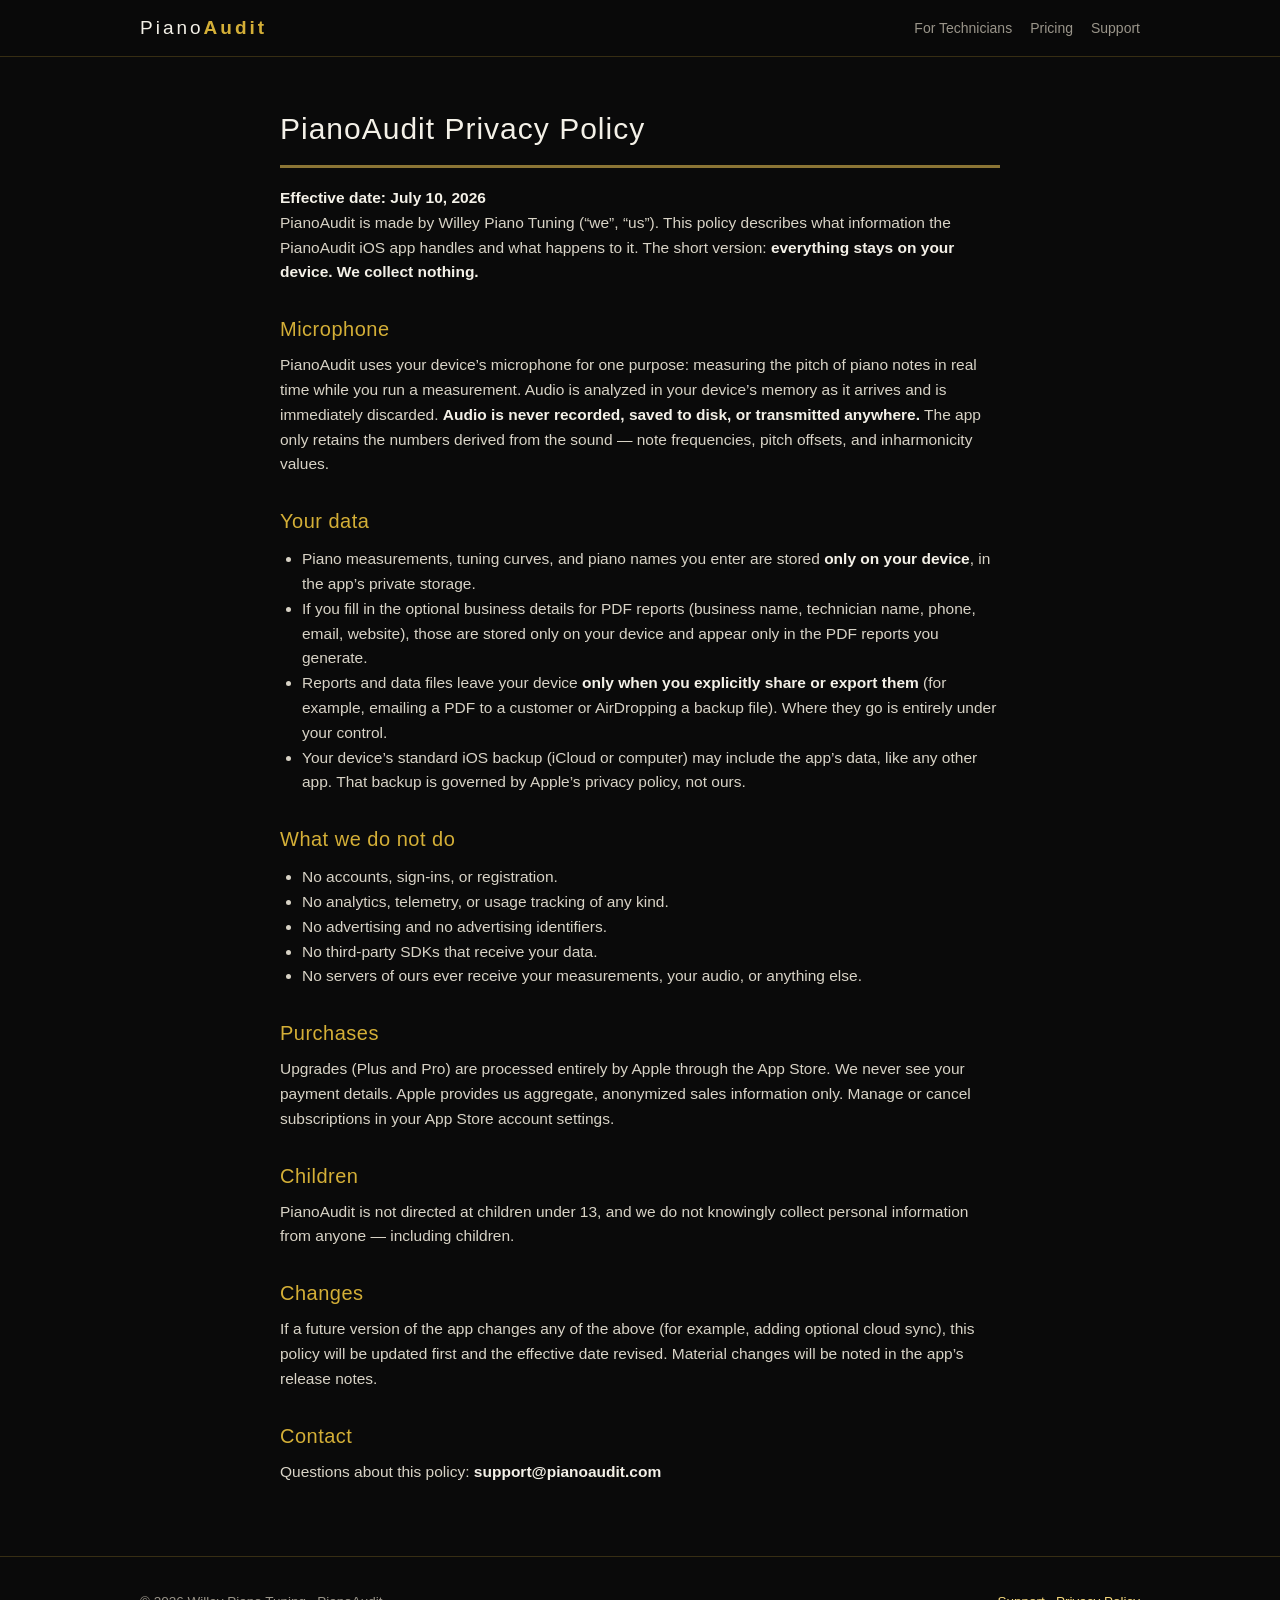
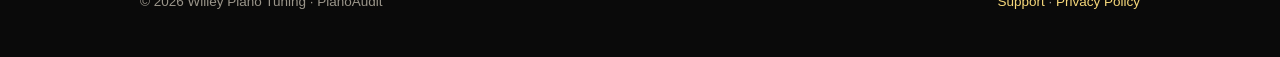
==== privacy/index.html @ fcd41d22 "PianoAudit marketing site: landing, privacy, support" ====
<!DOCTYPE html>
<html lang="en">
<head>
<meta charset="utf-8">
<meta name="viewport" content="width=device-width, initial-scale=1">
<title>Privacy Policy — PianoAudit</title>
<meta name="description" content="PianoAudit privacy policy: everything stays on your device. We collect nothing.">
<link rel="stylesheet" href="../style.css">
</head>
<body>

<nav>
  <div class="wrap">
    <a href="../" style="text-decoration:none"><span class="brand">Piano<b>Audit</b></span></a>
    <span class="links">
      <a href="../#technicians">For Technicians</a>
      <a href="../#pricing">Pricing</a>
      <a href="../support/">Support</a>
    </span>
  </div>
</nav>

<main class="prose">
  <h1>PianoAudit Privacy Policy</h1>
  <p><b>Effective date: July 10, 2026</b></p>
  <p>PianoAudit is made by Willey Piano Tuning (“we”, “us”). This policy describes what
  information the PianoAudit iOS app handles and what happens to it. The short version:
  <b>everything stays on your device. We collect nothing.</b></p>

  <h2>Microphone</h2>
  <p>PianoAudit uses your device’s microphone for one purpose: measuring the pitch of piano
  notes in real time while you run a measurement. Audio is analyzed in your device’s memory
  as it arrives and is immediately discarded. <b>Audio is never recorded, saved to disk, or
  transmitted anywhere.</b> The app only retains the numbers derived from the sound — note
  frequencies, pitch offsets, and inharmonicity values.</p>

  <h2>Your data</h2>
  <ul>
    <li>Piano measurements, tuning curves, and piano names you enter are stored <b>only on your
    device</b>, in the app’s private storage.</li>
    <li>If you fill in the optional business details for PDF reports (business name, technician
    name, phone, email, website), those are stored only on your device and appear only in
    the PDF reports you generate.</li>
    <li>Reports and data files leave your device <b>only when you explicitly share or export
    them</b> (for example, emailing a PDF to a customer or AirDropping a backup file). Where
    they go is entirely under your control.</li>
    <li>Your device’s standard iOS backup (iCloud or computer) may include the app’s data, like
    any other app. That backup is governed by Apple’s privacy policy, not ours.</li>
  </ul>

  <h2>What we do not do</h2>
  <ul>
    <li>No accounts, sign-ins, or registration.</li>
    <li>No analytics, telemetry, or usage tracking of any kind.</li>
    <li>No advertising and no advertising identifiers.</li>
    <li>No third-party SDKs that receive your data.</li>
    <li>No servers of ours ever receive your measurements, your audio, or anything else.</li>
  </ul>

  <h2>Purchases</h2>
  <p>Upgrades (Plus and Pro) are processed entirely by Apple through the App Store. We never
  see your payment details. Apple provides us aggregate, anonymized sales information only.
  Manage or cancel subscriptions in your App Store account settings.</p>

  <h2>Children</h2>
  <p>PianoAudit is not directed at children under 13, and we do not knowingly collect personal
  information from anyone — including children.</p>

  <h2>Changes</h2>
  <p>If a future version of the app changes any of the above (for example, adding optional
  cloud sync), this policy will be updated first and the effective date revised. Material
  changes will be noted in the app’s release notes.</p>

  <h2>Contact</h2>
  <p>Questions about this policy: <b>support@pianoaudit.com</b></p>
</main>

<footer>
  <div class="wrap">
    <span>© 2026 Willey Piano Tuning · PianoAudit</span>
    <span><a href="../support/">Support</a> · <a href="./">Privacy Policy</a></span>
  </div>
</footer>

</body>
</html>
---- style.css ----
/* PianoAudit site — Sonic Luxury: near-black, gold, ivory. No build step. */
:root {
  --bg: #0a0a0a;
  --panel: #121212;
  --panel-2: #181818;
  --gold: #d4af37;
  --gold-hi: #f5d77a;
  --bronze: #8b7535;
  --emerald: #00e5a0;
  --ink: #f4f1e8;
  --muted: #9a958a;
  --border: rgba(212, 175, 55, 0.22);
}
* { margin: 0; padding: 0; box-sizing: border-box; }
html { scroll-behavior: smooth; }
body {
  background: var(--bg);
  color: var(--ink);
  font-family: -apple-system, BlinkMacSystemFont, "Helvetica Neue", Arial, sans-serif;
  line-height: 1.6;
  -webkit-font-smoothing: antialiased;
}
a { color: var(--gold-hi); text-decoration: none; }
a:hover { text-decoration: underline; }
img { max-width: 100%; display: block; }

.wrap { max-width: 1040px; margin: 0 auto; padding: 0 20px; }

/* Nav */
nav {
  position: sticky; top: 0; z-index: 10;
  background: rgba(10, 10, 10, 0.92); backdrop-filter: blur(8px);
  border-bottom: 1px solid var(--border);
}
nav .wrap { display: flex; align-items: center; gap: 22px; height: 56px; }
.brand { font-size: 19px; font-weight: 300; letter-spacing: 3px; color: var(--ink); }
.brand b { color: var(--gold); font-weight: 600; }
nav .links { margin-left: auto; display: flex; gap: 18px; font-size: 14px; }
nav .links a { color: var(--muted); }
nav .links a:hover { color: var(--gold-hi); text-decoration: none; }

/* Hero */
.hero { padding: 72px 0 40px; text-align: center; }
.hero h1 {
  font-size: clamp(30px, 5.5vw, 52px); font-weight: 200; letter-spacing: 2px;
  max-width: 720px; margin: 0 auto;
}
.hero h1 em { color: var(--gold); font-style: normal; font-weight: 500; }
.hero p.sub {
  color: var(--muted); font-size: clamp(15px, 2.2vw, 19px);
  max-width: 640px; margin: 18px auto 0;
}
.badge-row { margin-top: 30px; display: flex; justify-content: center; gap: 14px; align-items: center; flex-wrap: wrap; }
.store-badge {
  display: inline-block; border: 1px solid var(--border); border-radius: 10px;
  padding: 10px 22px; color: var(--gold-hi); font-size: 15px; letter-spacing: 0.5px;
}
.store-badge small { display: block; font-size: 11px; color: var(--muted); letter-spacing: 0; }

/* Sections */
section { padding: 56px 0; }
section.alt { background: var(--panel); border-top: 1px solid var(--border); border-bottom: 1px solid var(--border); }
h2 { font-size: clamp(22px, 3.5vw, 30px); font-weight: 300; letter-spacing: 1.5px; margin-bottom: 8px; }
h2 b { color: var(--gold); font-weight: 500; }
.lede { color: var(--muted); max-width: 700px; margin-bottom: 30px; }

/* Feature grid */
.grid { display: grid; gap: 22px; grid-template-columns: repeat(auto-fit, minmax(260px, 1fr)); }
.card {
  background: var(--panel-2); border: 1px solid var(--border); border-radius: 14px;
  padding: 22px;
}
.card h3 { font-size: 17px; font-weight: 600; color: var(--gold-hi); margin-bottom: 8px; }
.card p { font-size: 14.5px; color: #cfcabd; }

/* Screenshot rows */
.shots { display: flex; gap: 20px; justify-content: center; flex-wrap: wrap; margin-top: 34px; }
.shot { width: min(280px, 78vw); }
.shot img {
  border-radius: 22px; border: 1px solid rgba(255,255,255,0.14);
  box-shadow: 0 18px 50px rgba(0,0,0,0.55);
}
.shot figcaption { text-align: center; color: var(--muted); font-size: 13px; margin-top: 10px; }

.report-shot { max-width: 720px; margin: 34px auto 0; }
.report-shot img { border-radius: 10px; box-shadow: 0 18px 50px rgba(0,0,0,0.55); border: 1px solid rgba(255,255,255,0.14); }
.report-shot figcaption { text-align: center; color: var(--muted); font-size: 13px; margin-top: 10px; }

/* Pricing */
.tiers { display: grid; gap: 22px; grid-template-columns: repeat(auto-fit, minmax(250px, 1fr)); margin-top: 30px; }
.tier {
  background: var(--panel-2); border: 1px solid var(--border); border-radius: 16px;
  padding: 26px 22px; display: flex; flex-direction: column;
}
.tier.pro { border-color: var(--gold); box-shadow: 0 0 40px rgba(212,175,55,0.10); }
.tier h3 { color: var(--gold); font-size: 21px; font-weight: 600; }
.tier .who { color: var(--muted); font-size: 13px; margin-bottom: 12px; }
.tier .price { font-size: 26px; font-weight: 300; margin: 6px 0 14px; }
.tier .price small { font-size: 13px; color: var(--muted); }
.tier ul { list-style: none; font-size: 14.5px; color: #cfcabd; }
.tier li { padding: 5px 0 5px 24px; position: relative; }
.tier li::before { content: "✓"; position: absolute; left: 2px; color: var(--gold); font-weight: 700; }

/* Footer */
footer { border-top: 1px solid var(--border); padding: 34px 0 44px; color: var(--muted); font-size: 13.5px; }
footer .wrap { display: flex; flex-wrap: wrap; gap: 16px; justify-content: space-between; }

/* Prose pages (privacy, support) */
.prose { max-width: 760px; margin: 0 auto; padding: 48px 20px 72px; }
.prose h1 { font-size: 30px; font-weight: 300; letter-spacing: 1px; border-bottom: 3px solid var(--bronze); padding-bottom: 12px; margin-bottom: 18px; }
.prose h2 { font-size: 20px; color: var(--gold); margin: 28px 0 8px; font-weight: 500; letter-spacing: 0.5px; }
.prose p, .prose li { color: #d8d3c6; font-size: 15.5px; }
.prose ul { padding-left: 22px; margin: 10px 0; }
.prose b { color: var(--ink); }
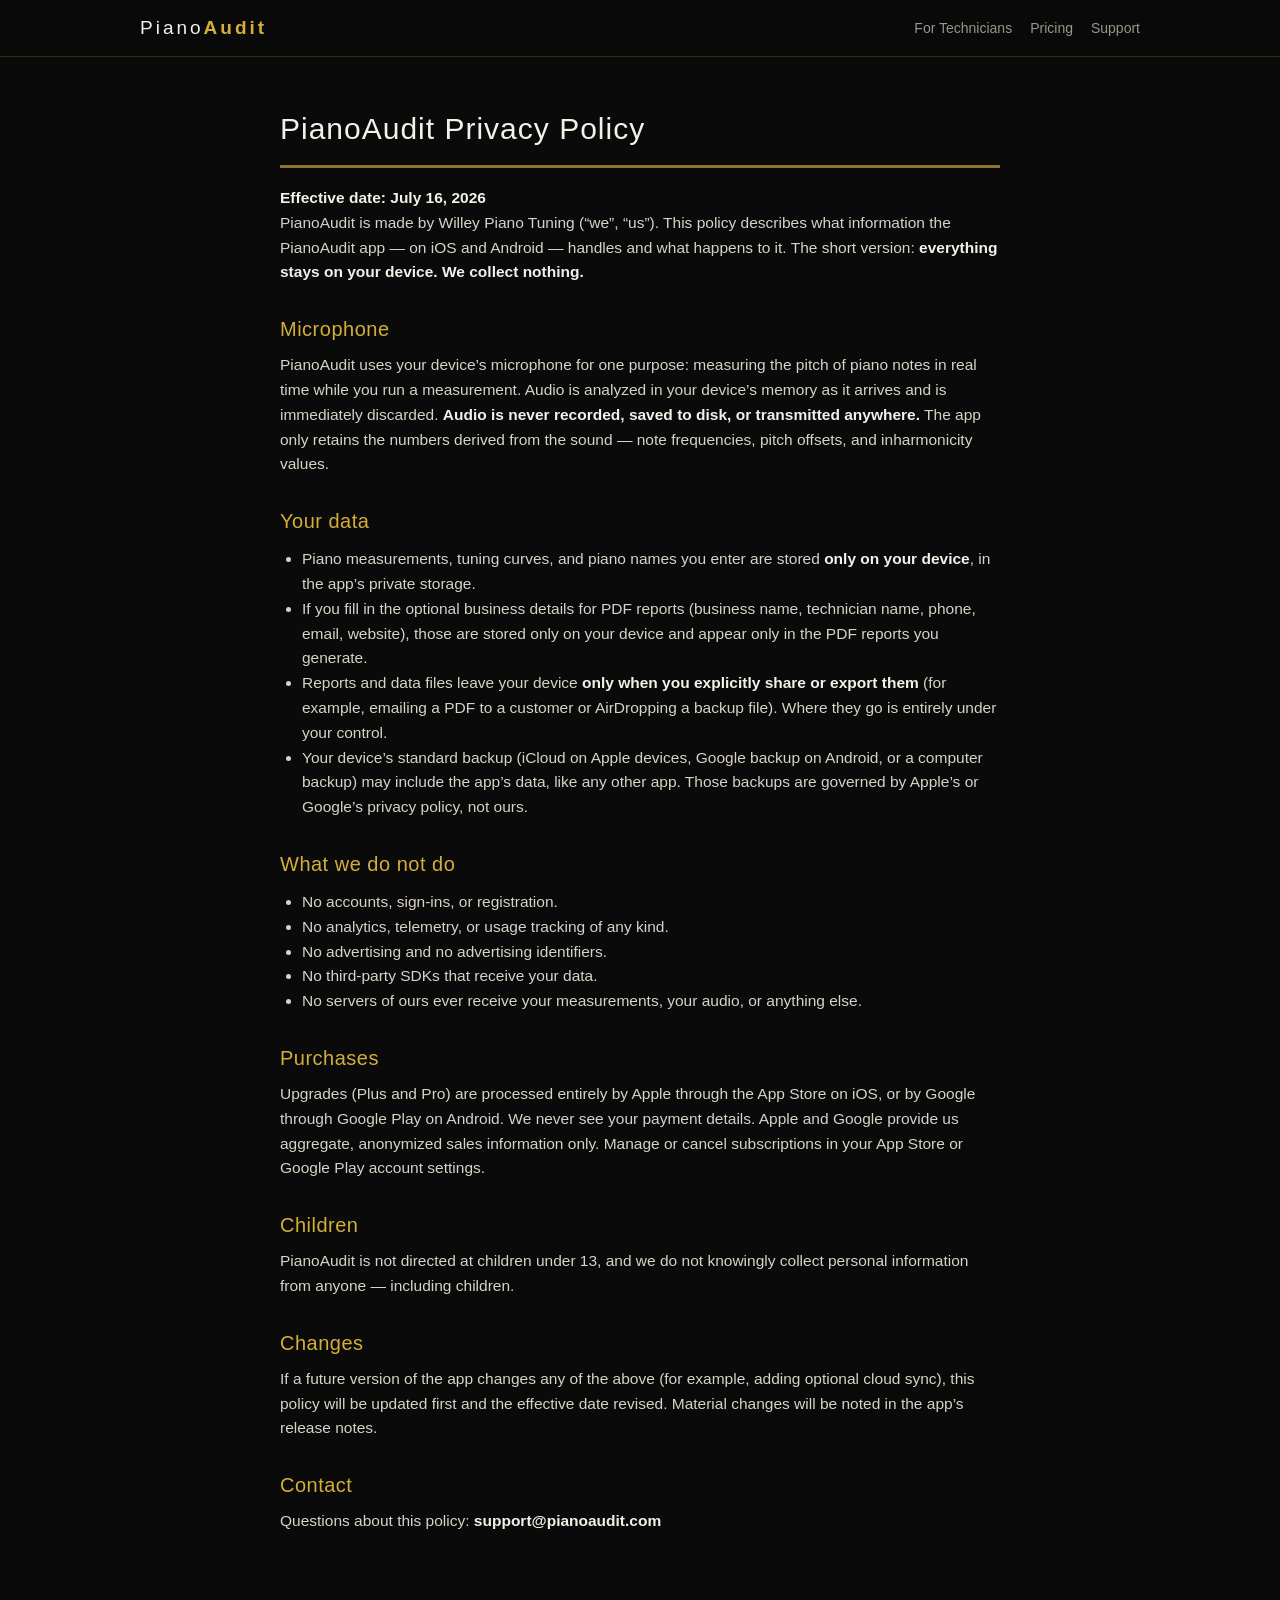
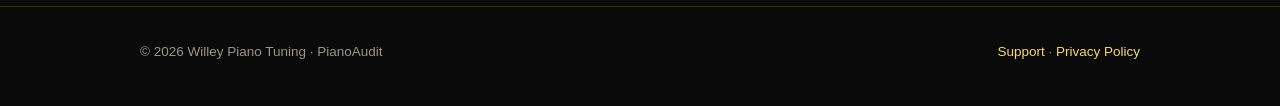
==== commit 2b8cd807: "feat: Android launch prep — real GP1 screenshots, Play badge, cross-platform copy - All four screens" ====
--- a/privacy/index.html
+++ b/privacy/index.html
@@ -5,6 +5,8 @@
 <meta name="viewport" content="width=device-width, initial-scale=1">
 <title>Privacy Policy — PianoAudit</title>
 <meta name="description" content="PianoAudit privacy policy: everything stays on your device. We collect nothing.">
+<link rel="icon" type="image/png" sizes="32x32" href="../assets/icon-32.png">
+<link rel="apple-touch-icon" href="../assets/icon-180.png">
 <link rel="stylesheet" href="../style.css">
 </head>
 <body>
@@ -22,10 +24,10 @@
 
 <main class="prose">
   <h1>PianoAudit Privacy Policy</h1>
-  <p><b>Effective date: July 10, 2026</b></p>
+  <p><b>Effective date: July 16, 2026</b></p>
   <p>PianoAudit is made by Willey Piano Tuning (“we”, “us”). This policy describes what
-  information the PianoAudit iOS app handles and what happens to it. The short version:
-  <b>everything stays on your device. We collect nothing.</b></p>
+  information the PianoAudit app — on iOS and Android — handles and what happens to it.
+  The short version: <b>everything stays on your device. We collect nothing.</b></p>
 
   <h2>Microphone</h2>
   <p>PianoAudit uses your device’s microphone for one purpose: measuring the pitch of piano
@@ -44,8 +46,9 @@
     <li>Reports and data files leave your device <b>only when you explicitly share or export
     them</b> (for example, emailing a PDF to a customer or AirDropping a backup file). Where
     they go is entirely under your control.</li>
-    <li>Your device’s standard iOS backup (iCloud or computer) may include the app’s data, like
-    any other app. That backup is governed by Apple’s privacy policy, not ours.</li>
+    <li>Your device’s standard backup (iCloud on Apple devices, Google backup on Android, or a
+    computer backup) may include the app’s data, like any other app. Those backups are governed
+    by Apple’s or Google’s privacy policy, not ours.</li>
   </ul>
 
   <h2>What we do not do</h2>
@@ -58,9 +61,10 @@
   </ul>
 
   <h2>Purchases</h2>
-  <p>Upgrades (Plus and Pro) are processed entirely by Apple through the App Store. We never
-  see your payment details. Apple provides us aggregate, anonymized sales information only.
-  Manage or cancel subscriptions in your App Store account settings.</p>
+  <p>Upgrades (Plus and Pro) are processed entirely by Apple through the App Store on iOS, or
+  by Google through Google Play on Android. We never see your payment details. Apple and Google
+  provide us aggregate, anonymized sales information only. Manage or cancel subscriptions in
+  your App Store or Google Play account settings.</p>
 
   <h2>Children</h2>
   <p>PianoAudit is not directed at children under 13, and we do not knowingly collect personal
--- a/style.css
+++ b/style.css
@@ -81,6 +81,8 @@
   box-shadow: 0 18px 50px rgba(0,0,0,0.55);
 }
 .shot figcaption { text-align: center; color: var(--muted); font-size: 13px; margin-top: 10px; }
+.shots-note { text-align: center; color: var(--muted); font-size: 13px; margin-top: 22px; }
+.shots-note::before { content: "● "; color: var(--emerald); font-size: 9px; vertical-align: 2px; }
 
 .report-shot { max-width: 720px; margin: 34px auto 0; }
 .report-shot img { border-radius: 10px; box-shadow: 0 18px 50px rgba(0,0,0,0.55); border: 1px solid rgba(255,255,255,0.14); }
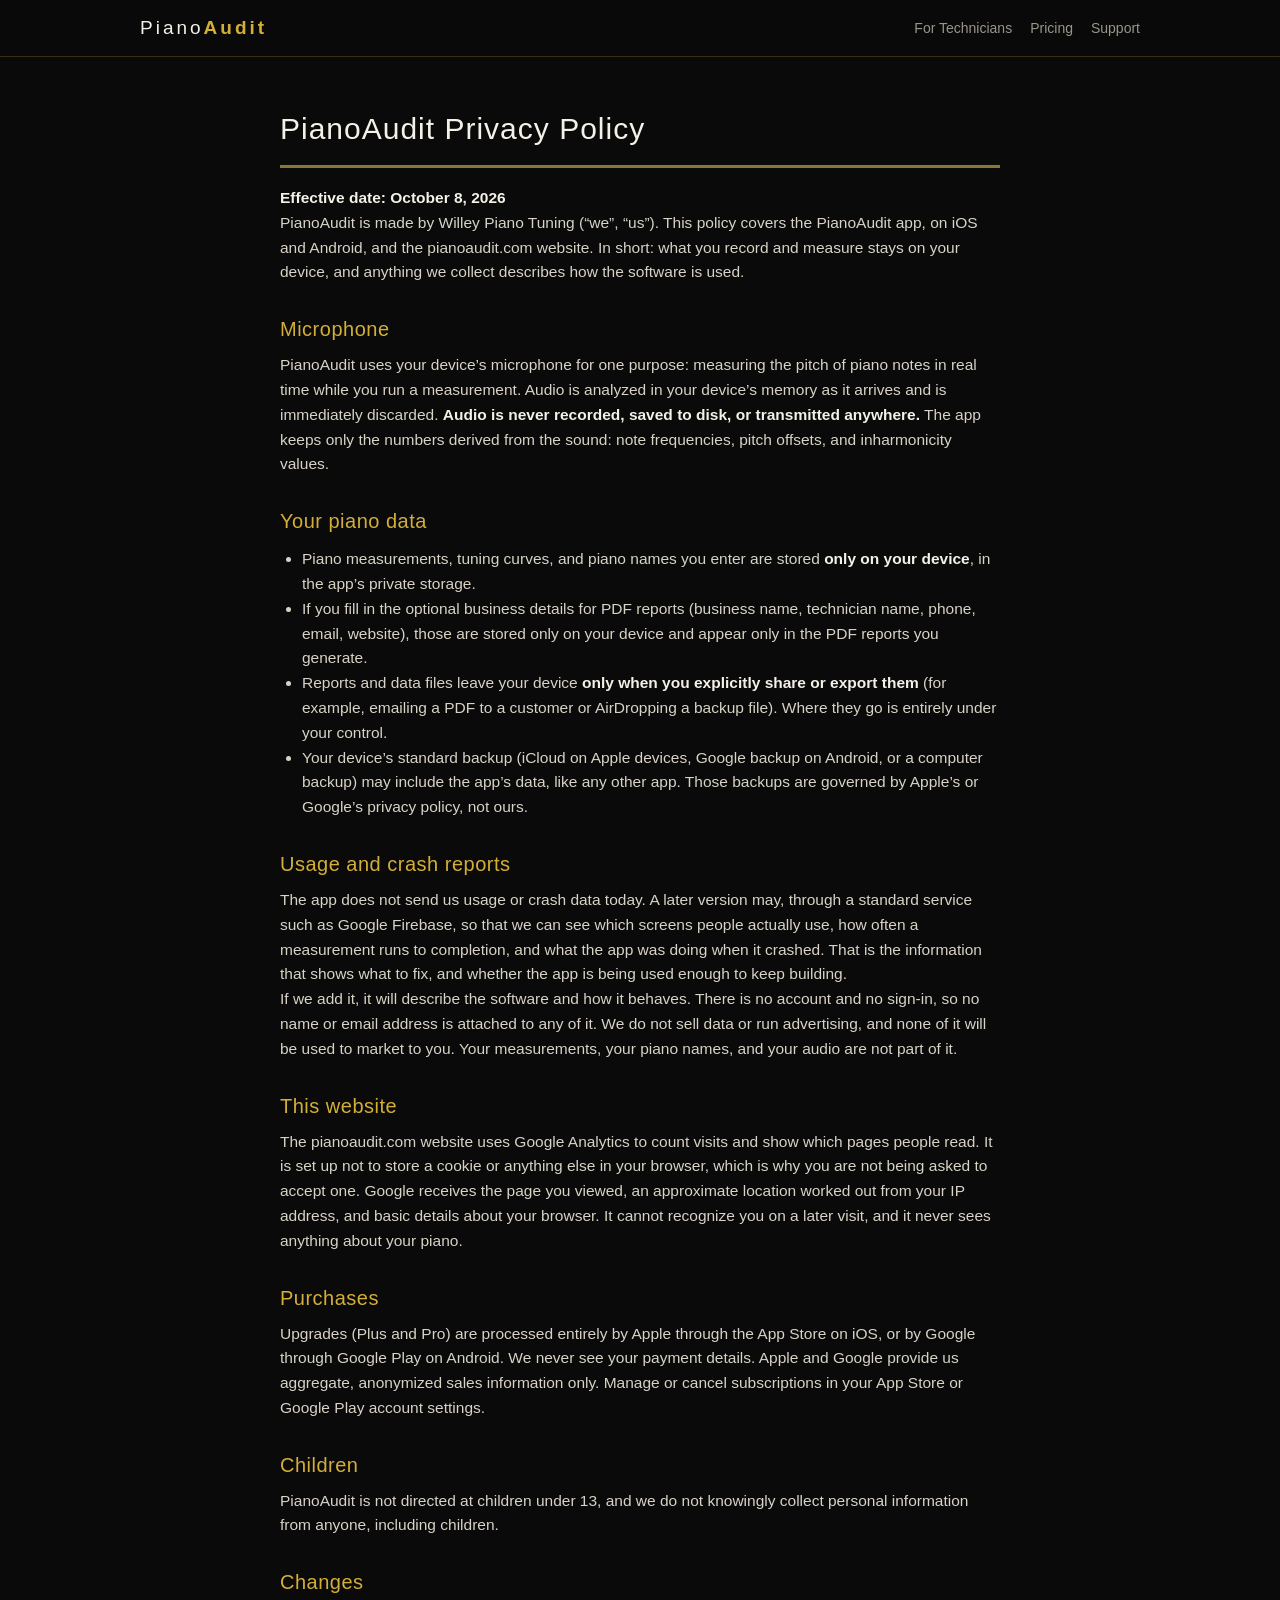
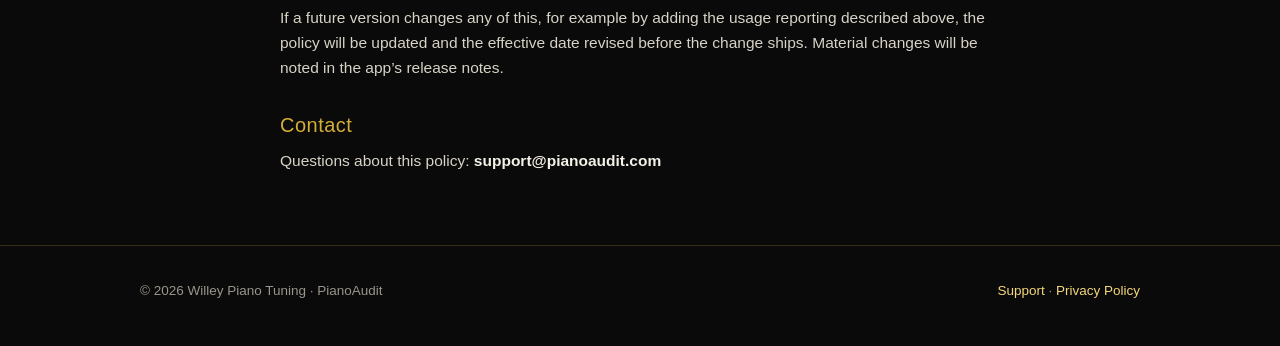
==== commit 189862e2: "Add cookieless Google Analytics to every page" ====
--- a/privacy/index.html
+++ b/privacy/index.html
@@ -3,8 +3,20 @@
 <head>
 <meta charset="utf-8">
 <meta name="viewport" content="width=device-width, initial-scale=1">
-<title>Privacy Policy — PianoAudit</title>
-<meta name="description" content="PianoAudit privacy policy: everything stays on your device. We collect nothing.">
+<!-- Google Analytics (GA4 property "pianoaudit.com", data stream 16092960158,
+     added 2026-10-08). client_storage:'none' stops gtag writing a cookie, which is
+     what lets this site run without a consent banner. The cost is that a returning
+     visitor is counted as a new one. Remove that option to get true unique counts
+     back, but then the banner question comes with it. -->
+<script async src="https://www.googletagmanager.com/gtag/js?id=G-JSQ5DNCVPH"></script>
+<script>
+  window.dataLayer = window.dataLayer || [];
+  function gtag(){dataLayer.push(arguments);}
+  gtag('js', new Date());
+  gtag('config', 'G-JSQ5DNCVPH', { client_storage: 'none' });
+</script>
+<title>Privacy Policy | PianoAudit</title>
+<meta name="description" content="PianoAudit privacy policy: what the app and the website do with your information.">
 <link rel="icon" type="image/png" sizes="32x32" href="../assets/icon-32.png">
 <link rel="apple-touch-icon" href="../assets/icon-180.png">
 <link rel="stylesheet" href="../style.css">
@@ -24,19 +36,19 @@
 
 <main class="prose">
   <h1>PianoAudit Privacy Policy</h1>
-  <p><b>Effective date: July 16, 2026</b></p>
-  <p>PianoAudit is made by Willey Piano Tuning (“we”, “us”). This policy describes what
-  information the PianoAudit app — on iOS and Android — handles and what happens to it.
-  The short version: <b>everything stays on your device. We collect nothing.</b></p>
+  <p><b>Effective date: October 8, 2026</b></p>
+  <p>PianoAudit is made by Willey Piano Tuning (“we”, “us”). This policy covers the PianoAudit
+  app, on iOS and Android, and the pianoaudit.com website. In short: what you record and measure
+  stays on your device, and anything we collect describes how the software is used.</p>
 
   <h2>Microphone</h2>
   <p>PianoAudit uses your device’s microphone for one purpose: measuring the pitch of piano
   notes in real time while you run a measurement. Audio is analyzed in your device’s memory
   as it arrives and is immediately discarded. <b>Audio is never recorded, saved to disk, or
-  transmitted anywhere.</b> The app only retains the numbers derived from the sound — note
+  transmitted anywhere.</b> The app keeps only the numbers derived from the sound: note
   frequencies, pitch offsets, and inharmonicity values.</p>
 
-  <h2>Your data</h2>
+  <h2>Your piano data</h2>
   <ul>
     <li>Piano measurements, tuning curves, and piano names you enter are stored <b>only on your
     device</b>, in the app’s private storage.</li>
@@ -51,14 +63,23 @@
     by Apple’s or Google’s privacy policy, not ours.</li>
   </ul>
 
-  <h2>What we do not do</h2>
-  <ul>
-    <li>No accounts, sign-ins, or registration.</li>
-    <li>No analytics, telemetry, or usage tracking of any kind.</li>
-    <li>No advertising and no advertising identifiers.</li>
-    <li>No third-party SDKs that receive your data.</li>
-    <li>No servers of ours ever receive your measurements, your audio, or anything else.</li>
-  </ul>
+  <h2>Usage and crash reports</h2>
+  <p>The app does not send us usage or crash data today. A later version may, through a standard
+  service such as Google Firebase, so that we can see which screens people actually use, how
+  often a measurement runs to completion, and what the app was doing when it crashed. That is
+  the information that shows what to fix, and whether the app is being used enough to keep
+  building.</p>
+  <p>If we add it, it will describe the software and how it behaves. There is no account and no
+  sign-in, so no name or email address is attached to any of it. We do not sell data or run
+  advertising, and none of it will be used to market to you. Your measurements, your piano
+  names, and your audio are not part of it.</p>
+
+  <h2>This website</h2>
+  <p>The pianoaudit.com website uses Google Analytics to count visits and show which pages
+  people read. It is set up not to store a cookie or anything else in your browser, which is why
+  you are not being asked to accept one. Google receives the page you viewed, an approximate
+  location worked out from your IP address, and basic details about your browser. It cannot
+  recognize you on a later visit, and it never sees anything about your piano.</p>
 
   <h2>Purchases</h2>
   <p>Upgrades (Plus and Pro) are processed entirely by Apple through the App Store on iOS, or
@@ -68,12 +89,12 @@
 
   <h2>Children</h2>
   <p>PianoAudit is not directed at children under 13, and we do not knowingly collect personal
-  information from anyone — including children.</p>
+  information from anyone, including children.</p>
 
   <h2>Changes</h2>
-  <p>If a future version of the app changes any of the above (for example, adding optional
-  cloud sync), this policy will be updated first and the effective date revised. Material
-  changes will be noted in the app’s release notes.</p>
+  <p>If a future version changes any of this, for example by adding the usage reporting
+  described above, the policy will be updated and the effective date revised before the change
+  ships. Material changes will be noted in the app’s release notes.</p>
 
   <h2>Contact</h2>
   <p>Questions about this policy: <b>support@pianoaudit.com</b></p>
--- a/style.css
+++ b/style.css
@@ -56,6 +56,9 @@
   padding: 10px 22px; color: var(--gold-hi); font-size: 15px; letter-spacing: 0.5px;
 }
 .store-badge small { display: block; font-size: 11px; color: var(--muted); letter-spacing: 0; }
+/* A live store link reads as actionable: gold border, subtle lift on hover. */
+a.store-badge.live { border-color: var(--gold); transition: border-color .15s, background .15s; }
+a.store-badge.live:hover { text-decoration: none; background: rgba(212, 175, 55, 0.08); }
 
 /* Sections */
 section { padding: 56px 0; }
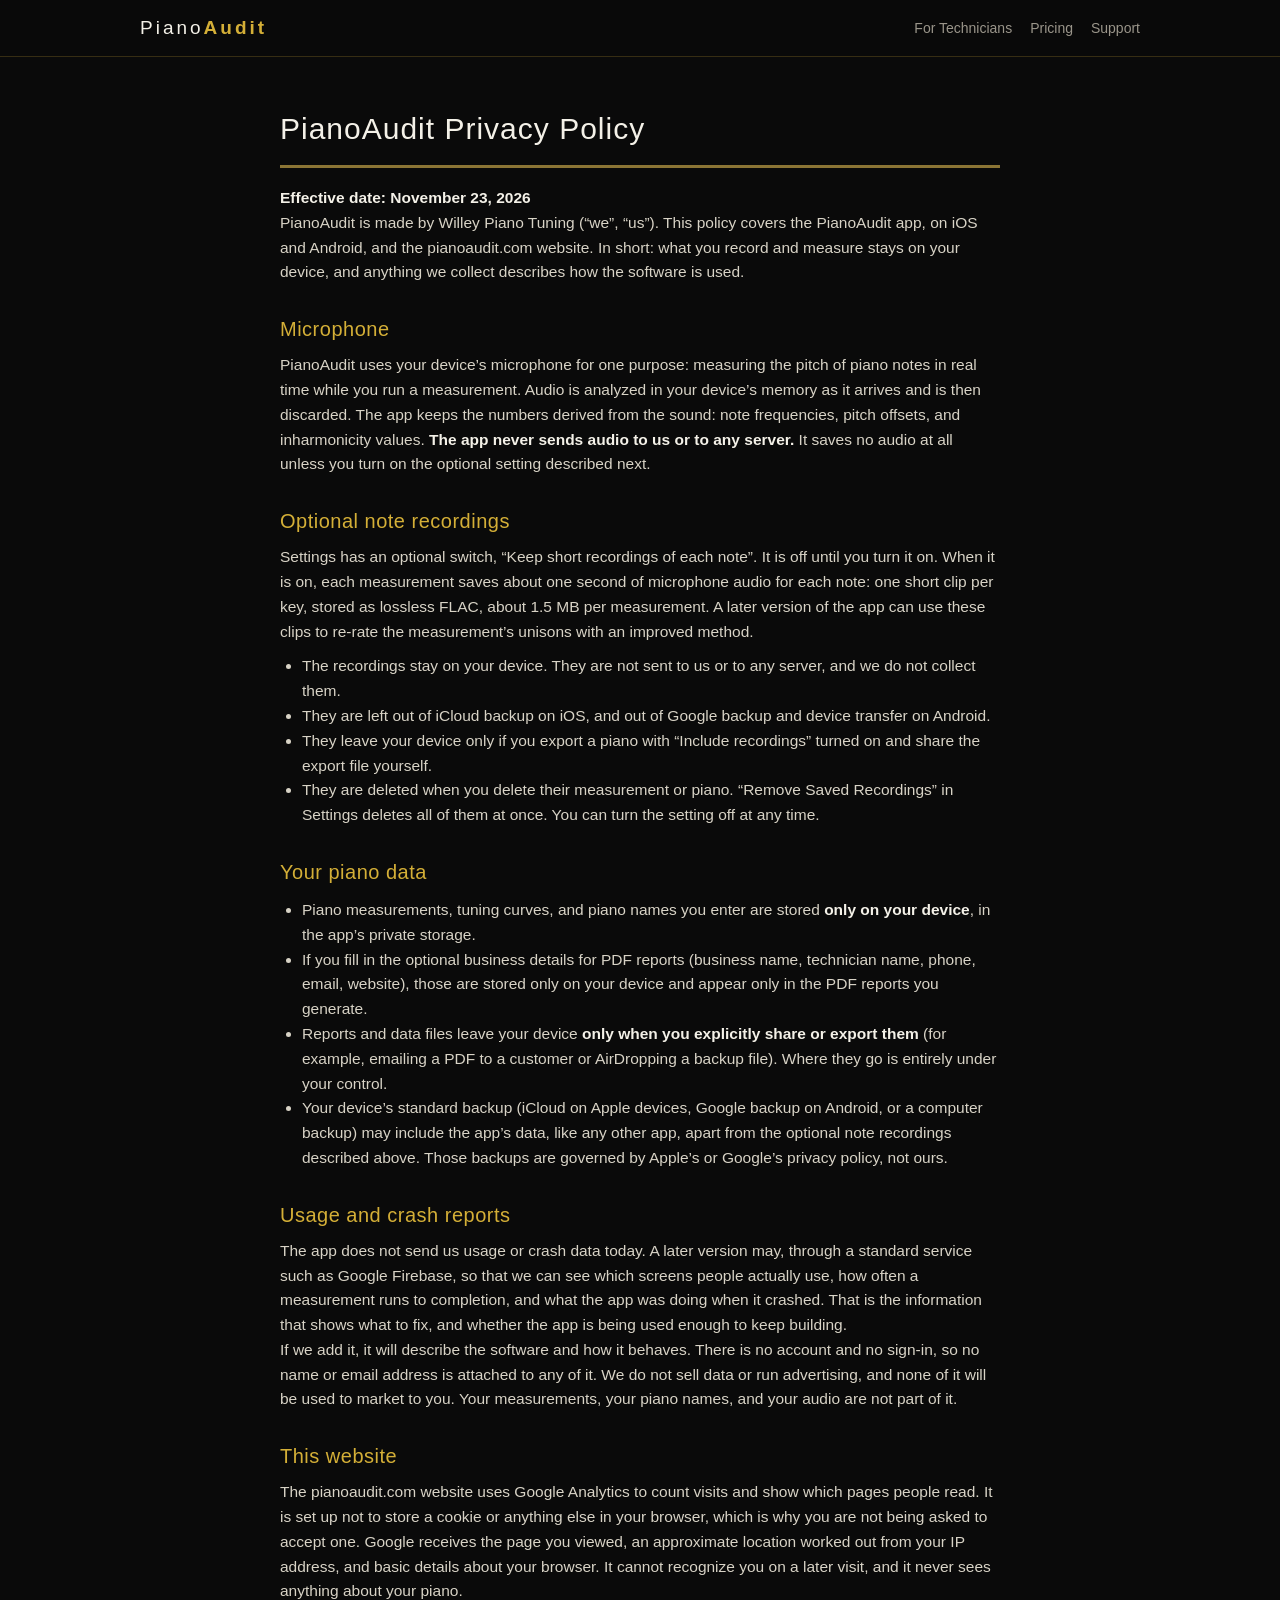
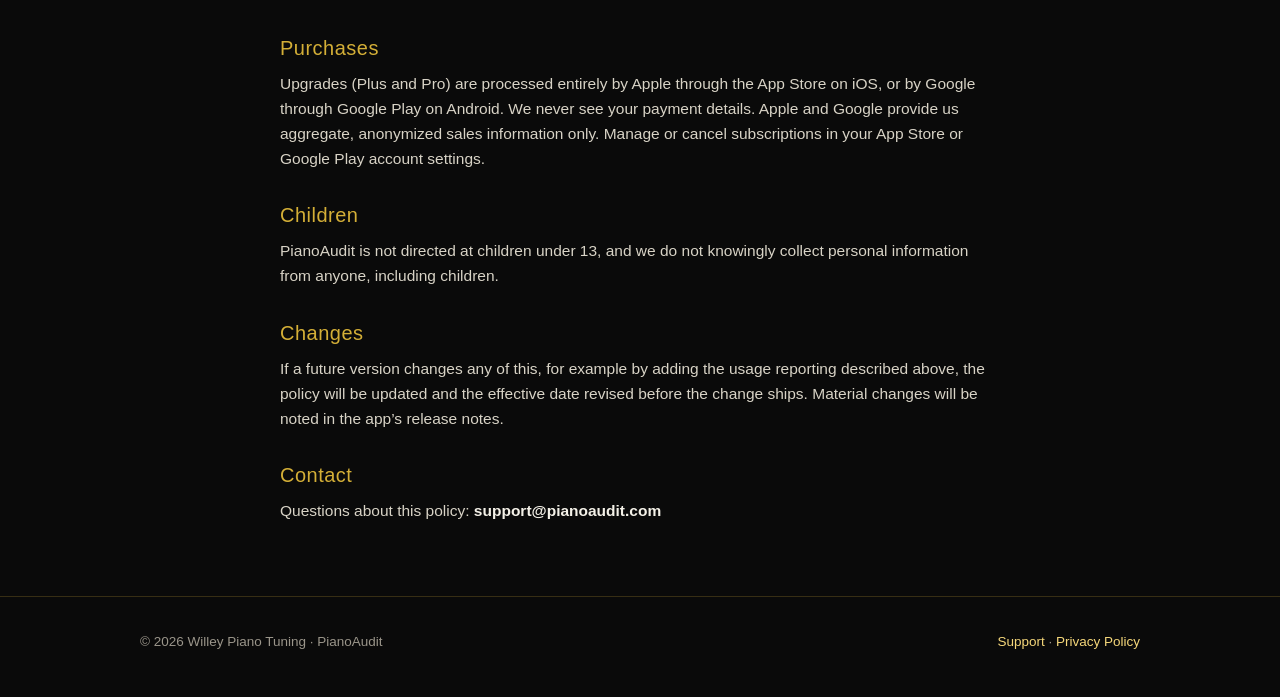
==== commit b7088e4b: "fix: describe the optional per-note recordings in the privacy policy" ====
--- a/privacy/index.html
+++ b/privacy/index.html
@@ -36,7 +36,7 @@
 
 <main class="prose">
   <h1>PianoAudit Privacy Policy</h1>
-  <p><b>Effective date: October 8, 2026</b></p>
+  <p><b>Effective date: November 23, 2026</b></p>
   <p>PianoAudit is made by Willey Piano Tuning (“we”, “us”). This policy covers the PianoAudit
   app, on iOS and Android, and the pianoaudit.com website. In short: what you record and measure
   stays on your device, and anything we collect describes how the software is used.</p>
@@ -44,9 +44,27 @@
   <h2>Microphone</h2>
   <p>PianoAudit uses your device’s microphone for one purpose: measuring the pitch of piano
   notes in real time while you run a measurement. Audio is analyzed in your device’s memory
-  as it arrives and is immediately discarded. <b>Audio is never recorded, saved to disk, or
-  transmitted anywhere.</b> The app keeps only the numbers derived from the sound: note
-  frequencies, pitch offsets, and inharmonicity values.</p>
+  as it arrives and is then discarded. The app keeps the numbers derived from the sound: note
+  frequencies, pitch offsets, and inharmonicity values. <b>The app never sends audio to us or to
+  any server.</b> It saves no audio at all unless you turn on the optional setting described
+  next.</p>
+
+  <h2>Optional note recordings</h2>
+  <p>Settings has an optional switch, “Keep short recordings of each note”. It is off until you
+  turn it on. When it is on, each measurement saves about one second of microphone audio for each
+  note: one short clip per key, stored as lossless FLAC, about 1.5 MB per measurement. A later
+  version of the app can use these clips to re-rate the measurement’s unisons with an improved
+  method.</p>
+  <ul>
+    <li>The recordings stay on your device. They are not sent to us or to any server, and we do
+    not collect them.</li>
+    <li>They are left out of iCloud backup on iOS, and out of Google backup and device transfer
+    on Android.</li>
+    <li>They leave your device only if you export a piano with “Include recordings” turned on
+    and share the export file yourself.</li>
+    <li>They are deleted when you delete their measurement or piano. “Remove Saved Recordings” in
+    Settings deletes all of them at once. You can turn the setting off at any time.</li>
+  </ul>
 
   <h2>Your piano data</h2>
   <ul>
@@ -59,8 +77,9 @@
     them</b> (for example, emailing a PDF to a customer or AirDropping a backup file). Where
     they go is entirely under your control.</li>
     <li>Your device’s standard backup (iCloud on Apple devices, Google backup on Android, or a
-    computer backup) may include the app’s data, like any other app. Those backups are governed
-    by Apple’s or Google’s privacy policy, not ours.</li>
+    computer backup) may include the app’s data, like any other app, apart from the optional
+    note recordings described above. Those backups are governed by Apple’s or Google’s privacy
+    policy, not ours.</li>
   </ul>
 
   <h2>Usage and crash reports</h2>
